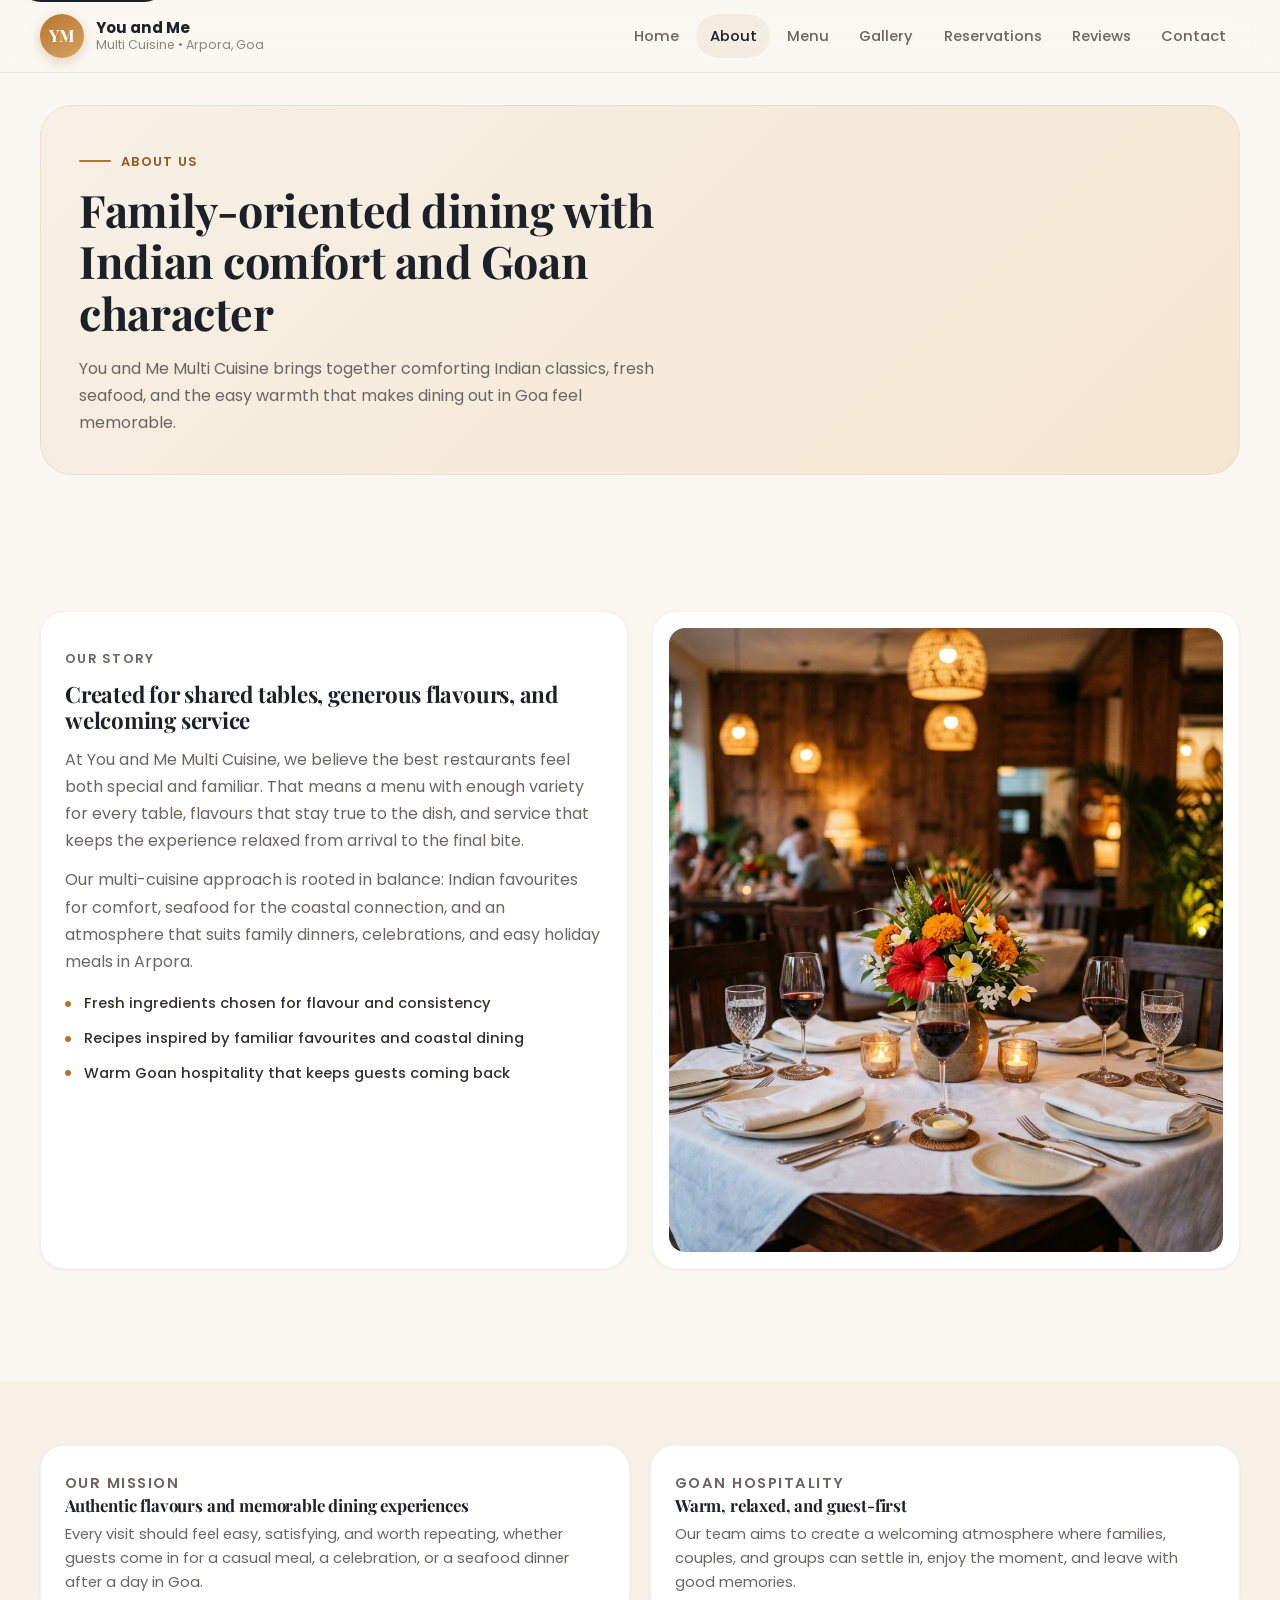
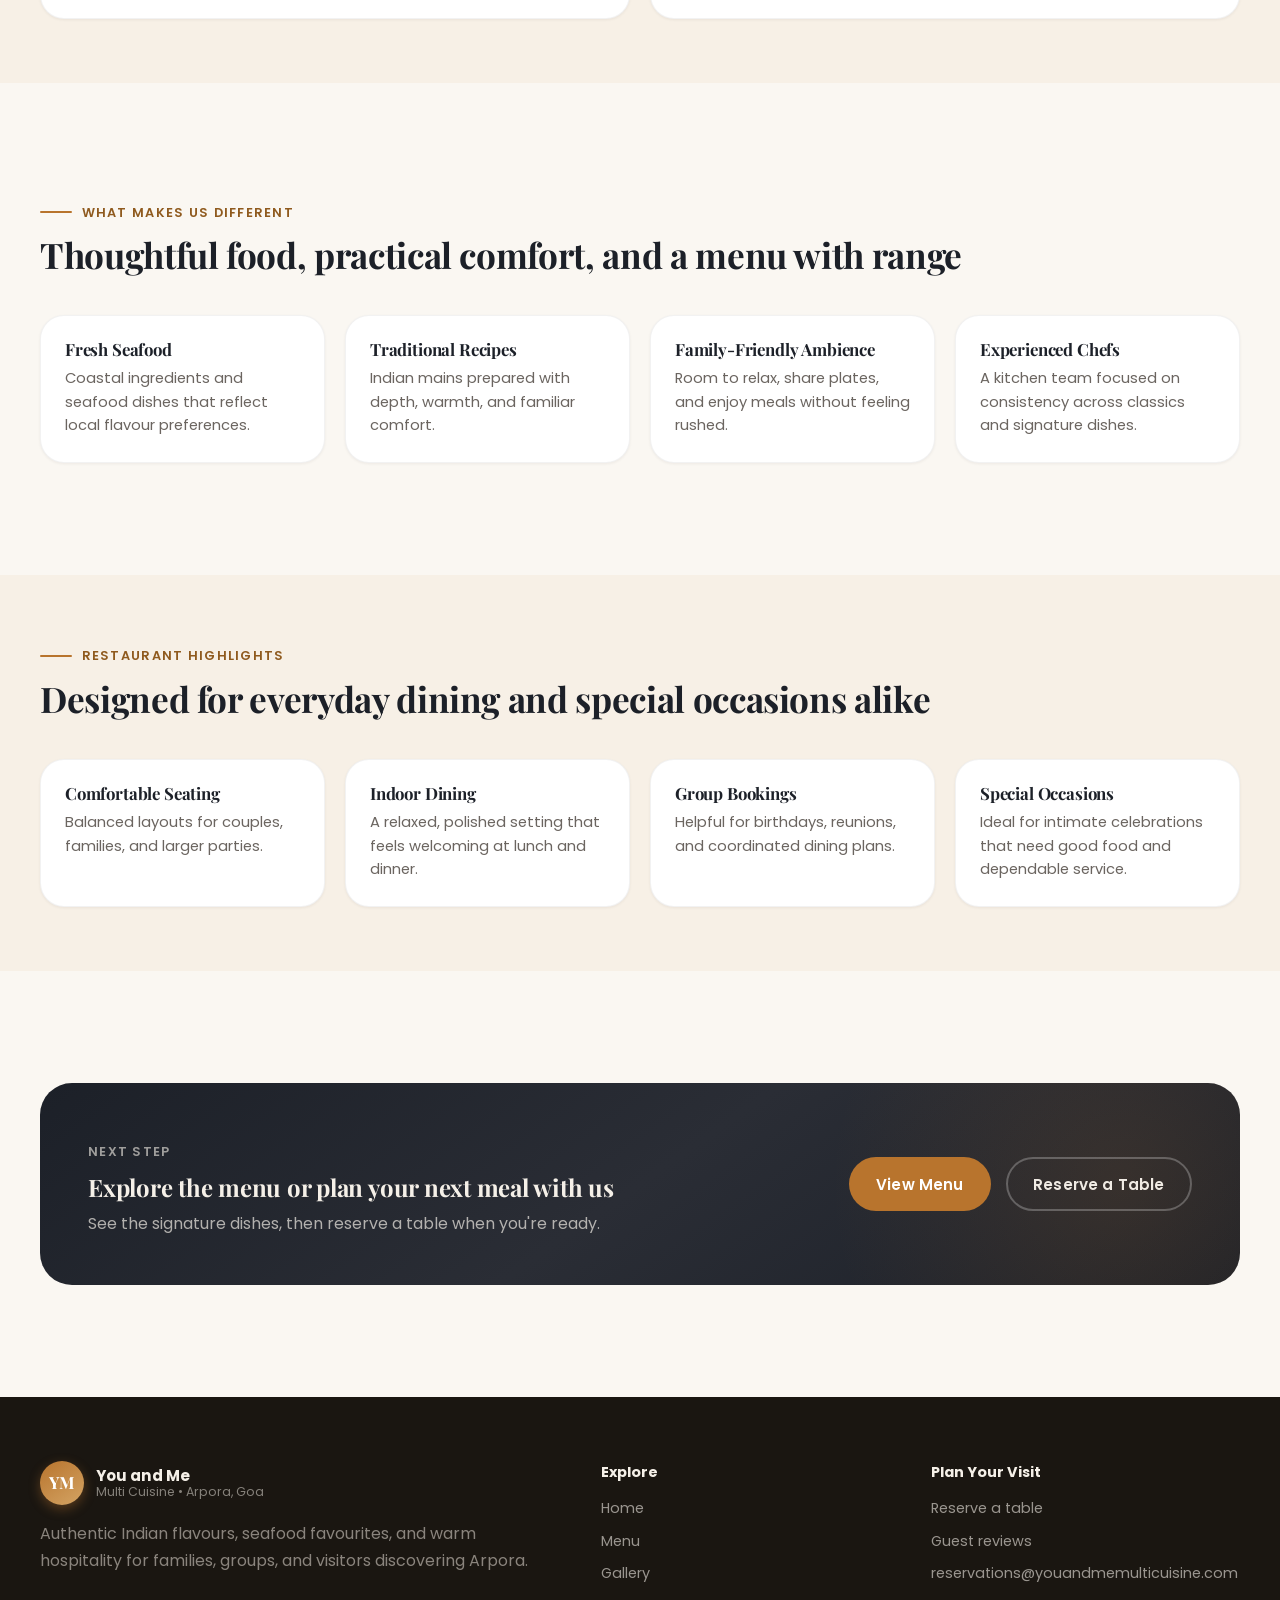
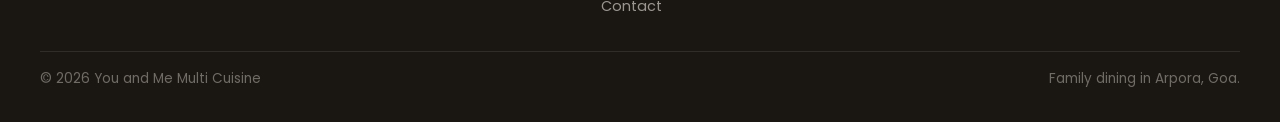
==== about.html @ 346e58ed "push" ====
<!DOCTYPE html>
<html lang="en">
  <head>
    <meta charset="UTF-8" />
    <meta name="viewport" content="width=device-width, initial-scale=1.0" />
    <title>About You and Me Multi Cuisine | Family-Friendly Restaurant in Arpora</title>
    <meta
      name="description"
      content="Learn about You and Me Multi Cuisine in Arpora, Goa, our family-oriented dining philosophy, fresh ingredients, and warm hospitality."
    />
    <link rel="icon" href="assets/favicon.svg" type="image/svg+xml" />
    <link rel="preconnect" href="https://fonts.googleapis.com" />
    <link rel="preconnect" href="https://fonts.gstatic.com" crossorigin />
    <link
      href="https://fonts.googleapis.com/css2?family=Playfair+Display:wght@600;700&family=Poppins:wght@400;500;600;700&display=swap"
      rel="stylesheet"
    />
    <link rel="stylesheet" href="styles.css" />
    <script defer src="script.js"></script>
  </head>
  <body class="loading">
    <a class="skip-link" href="#main-content">Skip to content</a>
    <header class="site-header">
      <div class="shell nav-shell">
        <a class="brand" href="index.html" aria-label="You and Me Multi Cuisine home">
          <span class="brand-mark">YM</span>
          <span class="brand-copy">
            <strong>You and Me</strong>
            <small>Multi Cuisine • Arpora, Goa</small>
          </span>
        </a>
        <button
          class="mobile-toggle"
          type="button"
          data-mobile-toggle
          aria-expanded="false"
          aria-controls="site-nav"
        >
          <span></span>
          <span></span>
          <span></span>
          <span class="sr-only">Toggle menu</span>
        </button>
        <nav class="site-nav" id="site-nav" data-site-nav aria-label="Primary">
          <a href="index.html">Home</a>
          <a href="about.html">About</a>
          <a href="menu.html">Menu</a>
          <a href="gallery.html">Gallery</a>
          <a href="reservations.html">Reservations</a>
          <a href="reviews.html">Reviews</a>
          <a href="contact.html">Contact</a>
        </nav>
      </div>
    </header>

    <main id="main-content">
      <section class="page-hero">
        <div class="shell page-hero-panel reveal">
          <div class="page-copy">
            <p class="eyebrow">About Us</p>
            <h1>Family-oriented dining with Indian comfort and Goan character</h1>
            <p class="lead" style="margin-top: 1rem; max-width: 60ch">
              You and Me Multi Cuisine brings together comforting Indian classics, fresh seafood,
              and the easy warmth that makes dining out in Goa feel memorable.
            </p>
          </div>
        </div>
      </section>

      <section class="section">
        <div class="shell split-layout">
          <article class="story-copy reveal">
            <p class="eyebrow">Our Story</p>
            <h2>Created for shared tables, generous flavours, and welcoming service</h2>
            <p>
              At You and Me Multi Cuisine, we believe the best restaurants feel both special and
              familiar. That means a menu with enough variety for every table, flavours that stay
              true to the dish, and service that keeps the experience relaxed from arrival to the
              final bite.
            </p>
            <p>
              Our multi-cuisine approach is rooted in balance: Indian favourites for comfort,
              seafood for the coastal connection, and an atmosphere that suits family dinners,
              celebrations, and easy holiday meals in Arpora.
            </p>
            <ul class="mini-list">
              <li>Fresh ingredients chosen for flavour and consistency</li>
              <li>Recipes inspired by familiar favourites and coastal dining</li>
              <li>Warm Goan hospitality that keeps guests coming back</li>
            </ul>
          </article>

          <article class="story-visual reveal">
            <img
              src="assets/images/goan-hospitality.png"
              alt="Beautifully set restaurant table with warm lighting"
              width="1200"
              height="900"
            />
          </article>
        </div>
      </section>

      <section class="section-tight" style="background: var(--color-surface-warm)">
        <div class="shell">
          <div class="detail-grid">
            <article class="category-card reveal">
              <p class="eyebrow">Our Mission</p>
              <h3>Authentic flavours and memorable dining experiences</h3>
              <p>
                Every visit should feel easy, satisfying, and worth repeating, whether guests come
                in for a casual meal, a celebration, or a seafood dinner after a day in Goa.
              </p>
            </article>
            <article class="category-card reveal">
              <p class="eyebrow">Goan Hospitality</p>
              <h3>Warm, relaxed, and guest-first</h3>
              <p>
                Our team aims to create a welcoming atmosphere where families, couples, and groups
                can settle in, enjoy the moment, and leave with good memories.
              </p>
            </article>
          </div>
        </div>
      </section>

      <section class="section">
        <div class="shell">
          <div class="section-head">
            <div>
              <p class="eyebrow">What Makes Us Different</p>
              <h2>Thoughtful food, practical comfort, and a menu with range</h2>
            </div>
          </div>
          <div class="card-grid four-up">
            <article class="feature-card reveal">
              <h3>Fresh Seafood</h3>
              <p>Coastal ingredients and seafood dishes that reflect local flavour preferences.</p>
            </article>
            <article class="feature-card reveal">
              <h3>Traditional Recipes</h3>
              <p>Indian mains prepared with depth, warmth, and familiar comfort.</p>
            </article>
            <article class="feature-card reveal">
              <h3>Family-Friendly Ambience</h3>
              <p>Room to relax, share plates, and enjoy meals without feeling rushed.</p>
            </article>
            <article class="feature-card reveal">
              <h3>Experienced Chefs</h3>
              <p>A kitchen team focused on consistency across classics and signature dishes.</p>
            </article>
          </div>
        </div>
      </section>

      <section class="section-tight" style="background: var(--color-surface-warm)">
        <div class="shell">
          <div class="section-head">
            <div>
              <p class="eyebrow">Restaurant Highlights</p>
              <h2>Designed for everyday dining and special occasions alike</h2>
            </div>
          </div>
          <div class="card-grid four-up">
            <article class="feature-card reveal">
              <h3>Comfortable Seating</h3>
              <p>Balanced layouts for couples, families, and larger parties.</p>
            </article>
            <article class="feature-card reveal">
              <h3>Indoor Dining</h3>
              <p>A relaxed, polished setting that feels welcoming at lunch and dinner.</p>
            </article>
            <article class="feature-card reveal">
              <h3>Group Bookings</h3>
              <p>Helpful for birthdays, reunions, and coordinated dining plans.</p>
            </article>
            <article class="feature-card reveal">
              <h3>Special Occasions</h3>
              <p>Ideal for intimate celebrations that need good food and dependable service.</p>
            </article>
          </div>
        </div>
      </section>

      <section class="section">
        <div class="shell">
          <div class="cta-banner reveal">
            <div class="cta-layout">
              <div>
                <p class="eyebrow" style="color: rgba(245, 240, 232, 0.6)">Next Step</p>
                <h2>
                  Explore the menu or plan your next meal with us
                </h2>
                <p>
                  See the signature dishes, then reserve a table when you're ready.
                </p>
              </div>
              <div class="btn-row">
                <a class="btn" href="menu.html">View Menu</a>
                <a class="btn btn-secondary" href="reservations.html">Reserve a Table</a>
              </div>
            </div>
          </div>
        </div>
      </section>
    </main>

    <footer class="site-footer">
      <div class="shell">
        <div class="footer-grid">
          <div>
            <a class="brand" href="index.html">
              <span class="brand-mark">YM</span>
              <span class="brand-copy">
                <strong>You and Me</strong>
                <small>Multi Cuisine • Arpora, Goa</small>
              </span>
            </a>
            <p class="muted" style="margin-top: 1rem; max-width: 50ch">
              Authentic Indian flavours, seafood favourites, and warm hospitality for families,
              groups, and visitors discovering Arpora.
            </p>
          </div>
          <div class="footer-links">
            <strong>Explore</strong>
            <a href="index.html">Home</a>
            <a href="menu.html">Menu</a>
            <a href="gallery.html">Gallery</a>
            <a href="contact.html">Contact</a>
          </div>
          <div class="footer-contact">
            <strong>Plan Your Visit</strong>
            <a href="reservations.html">Reserve a table</a>
            <a href="reviews.html">Guest reviews</a>
            <a href="mailto:reservations@youandmemulticuisine.com">reservations@youandmemulticuisine.com</a>
          </div>
        </div>
        <div class="footer-bottom">
          <span>© <span data-year></span> You and Me Multi Cuisine</span>
          <span>Family dining in Arpora, Goa.</span>
        </div>
      </div>
    </footer>
  </body>
</html>
---- styles.css ----
/* ===================================================================
   You and Me Multi Cuisine — Restaurant Website Styles
   Natural, warm, professional design for a Goan restaurant
   =================================================================== */

:root {
  /* Warm, organic color palette */
  --color-primary: #b8742d;
  --color-primary-deep: #8f5a1e;
  --color-primary-light: #d4a464;
  --color-secondary: #1c2028;
  --color-accent: #f5e6d0;
  --color-background: #faf7f2;
  --color-surface: #ffffff;
  --color-surface-warm: #f7f0e6;
  --color-surface-dark: #1a1611;
  --color-text: #33302b;
  --color-text-light: #6b6560;
  --color-muted: #8a847d;
  --color-border: rgba(45, 40, 35, 0.1);
  --color-border-light: rgba(45, 40, 35, 0.06);

  /* Shadows with warmth */
  --shadow-sm: 0 1px 3px rgba(26, 22, 17, 0.06);
  --shadow-md: 0 4px 16px rgba(26, 22, 17, 0.08);
  --shadow-lg: 0 12px 40px rgba(26, 22, 17, 0.12);
  --shadow-xl: 0 20px 60px rgba(26, 22, 17, 0.16);

  /* Radii — softer, more natural */
  --radius-sm: 10px;
  --radius-md: 16px;
  --radius-lg: 24px;
  --radius-xl: 32px;
  --radius-pill: 999px;

  /* Spacing scale */
  --max-width: 1200px;
  --space-xs: 0.25rem;
  --space-sm: 0.5rem;
  --space-md: 1rem;
  --space-lg: 1.5rem;
  --space-xl: 2rem;
  --space-2xl: 3rem;
  --space-3xl: 4rem;
  --space-4xl: 5.5rem;
  --space-5xl: 7rem;

  --transition: 200ms ease;
  --transition-slow: 350ms ease;
}

/* ===================== RESET ===================== */
*,
*::before,
*::after {
  box-sizing: border-box;
}

html {
  scroll-behavior: smooth;
}

body {
  margin: 0;
  min-height: 100dvh;
  background: var(--color-background);
  color: var(--color-text);
  font-family: "Poppins", sans-serif;
  font-size: 16px;
  line-height: 1.65;
  -webkit-font-smoothing: antialiased;
  transition: opacity 300ms ease, transform 300ms ease;
}

body.loading {
  opacity: 0;
  transform: translateY(6px);
}

body.nav-open {
  overflow: hidden;
}

img {
  display: block;
  max-width: 100%;
}

a {
  color: inherit;
  text-decoration: none;
}

button,
input,
select,
textarea {
  font: inherit;
}

button {
  border: 0;
  background: none;
  cursor: pointer;
}

textarea {
  resize: vertical;
}

h1, h2, h3, h4, h5, h6 {
  margin: 0;
  font-family: "Playfair Display", serif;
  line-height: 1.15;
  letter-spacing: -0.01em;
  color: var(--color-secondary);
}

p {
  margin: 0;
}

:focus-visible {
  outline: 2px solid var(--color-primary);
  outline-offset: 3px;
}

/* ===================== UTILITIES ===================== */
.skip-link {
  position: absolute;
  top: -3rem;
  left: 1rem;
  z-index: 2000;
  padding: 0.75rem 1rem;
  border-radius: var(--radius-pill);
  background: var(--color-secondary);
  color: #fff;
  transition: top var(--transition);
}

.skip-link:focus {
  top: 1rem;
}

.shell {
  width: min(calc(100% - 2.5rem), var(--max-width));
  margin: 0 auto;
}

.section {
  padding: var(--space-5xl) 0;
}

.section-tight {
  padding: var(--space-3xl) 0;
}

/* Alternate warm background for rhythm */
.section-warm {
  background: var(--color-surface-warm);
}

.section-dark {
  background: var(--color-surface-dark);
  color: #f0ebe4;
}

.section-dark h2,
.section-dark h3 {
  color: #f5f0e8;
}

.section-dark .muted {
  color: rgba(240, 235, 228, 0.65);
}

.section-head {
  display: flex;
  align-items: end;
  justify-content: space-between;
  gap: 1rem;
  margin-bottom: 2.5rem;
}

.section-head h2,
.section-head h1,
.section-head h3 {
  font-size: clamp(1.6rem, 3vw, 2.2rem);
}

.muted {
  color: var(--color-muted);
}

.sr-only {
  position: absolute;
  width: 1px;
  height: 1px;
  padding: 0;
  margin: -1px;
  overflow: hidden;
  clip: rect(0, 0, 0, 0);
  white-space: nowrap;
  border: 0;
}

/* ===================== EYEBROW ===================== */
.eyebrow {
  display: inline-block;
  margin: 0 0 0.75rem;
  color: var(--color-primary-deep);
  font-family: "Poppins", sans-serif;
  font-size: 0.8rem;
  font-weight: 600;
  letter-spacing: 0.1em;
  text-transform: uppercase;
}

/* Only hero and section heads get the line */
.hero-copy .eyebrow,
.page-copy .eyebrow,
.section-head .eyebrow {
  display: inline-flex;
  align-items: center;
  gap: 0.6rem;
}

.hero-copy .eyebrow::before,
.page-copy .eyebrow::before,
.section-head .eyebrow::before {
  content: "";
  width: 2rem;
  height: 2px;
  background: var(--color-primary);
  border-radius: 2px;
}

/* ===================== BUTTONS ===================== */
.btn-row {
  display: flex;
  flex-wrap: wrap;
  gap: 0.9rem;
}

.btn {
  display: inline-flex;
  align-items: center;
  justify-content: center;
  min-height: 48px;
  padding: 0.8rem 1.6rem;
  border: 2px solid transparent;
  border-radius: var(--radius-pill);
  background: var(--color-primary);
  color: #fff;
  font-weight: 600;
  font-size: 0.95rem;
  letter-spacing: 0.01em;
  position: relative;
  overflow: hidden;
  transition:
    transform var(--transition),
    background var(--transition),
    border-color var(--transition),
    box-shadow var(--transition);
}

.btn::after {
  content: '';
  position: absolute;
  top: 50%;
  left: 50%;
  width: 300%;
  height: 300%;
  background: rgba(255, 255, 255, 0.2);
  transform: translate(-50%, -50%) scale(0);
  border-radius: 50%;
  transition: transform 0.5s ease;
}

.btn:hover::after,
.btn:focus-visible::after {
  transform: translate(-50%, -50%) scale(1);
}

.btn:hover,
.btn:focus-visible {
  transform: translateY(-3px) scale(1.02);
  background: var(--color-primary-deep);
  box-shadow: 0 8px 24px rgba(184, 116, 45, 0.4);
}

.btn-secondary {
  background: transparent;
  color: var(--color-secondary);
  border-color: var(--color-border);
}

.btn-secondary:hover,
.btn-secondary:focus-visible {
  background: var(--color-surface);
  border-color: var(--color-primary-light);
  box-shadow: var(--shadow-md);
}

/* Dark-section button variant */
.section-dark .btn-secondary,
.cta-banner .btn-secondary {
  border-color: rgba(255, 255, 255, 0.25);
  color: #f0ebe4;
}

.cta-banner .btn-secondary:hover {
  background: rgba(255, 255, 255, 0.1);
  border-color: rgba(255, 255, 255, 0.4);
}

.btn-text {
  display: inline-flex;
  align-items: center;
  gap: 0.4rem;
  color: var(--color-primary-deep);
  font-weight: 600;
  font-size: 0.95rem;
}

.btn-text::after {
  content: "→";
  transition: transform var(--transition);
}

.btn-text:hover::after,
.btn-text:focus-visible::after {
  transform: translateX(4px);
}

/* ===================== CARDS ===================== */
/* Clean white card — used by default */
.card {
  border: 1px solid var(--color-border-light);
  border-radius: var(--radius-lg);
  background: var(--color-surface);
  box-shadow: var(--shadow-sm);
  transition: box-shadow var(--transition-slow), transform var(--transition);
}

.card:hover {
  box-shadow: var(--shadow-md);
}

/* Glass card — only for hero side, CTA, and special sections */
.glass-card {
  border: 1px solid rgba(255, 255, 255, 0.5);
  border-radius: var(--radius-lg);
  background: rgba(255, 255, 255, 0.7);
  backdrop-filter: blur(12px);
  box-shadow: var(--shadow-sm);
}

/* ===================== HEADER ===================== */
.site-header {
  position: sticky;
  top: 0;
  z-index: 1000;
  border-bottom: 1px solid var(--color-border-light);
  background: rgba(250, 247, 242, 0.88);
  backdrop-filter: blur(20px);
}

.nav-shell {
  display: flex;
  align-items: center;
  justify-content: space-between;
  gap: 1rem;
  min-height: 72px;
}

.brand {
  display: inline-flex;
  align-items: center;
  gap: 0.75rem;
}

@keyframes floatMark {
  0%, 100% { transform: translateY(0) rotate(0deg); }
  50% { transform: translateY(-3px) rotate(3deg); }
}

.brand-mark {
  display: grid;
  place-items: center;
  width: 2.75rem;
  height: 2.75rem;
  border-radius: 50%;
  background: linear-gradient(145deg, var(--color-primary), var(--color-primary-light));
  color: #fff;
  font-family: "Playfair Display", serif;
  font-size: 1.05rem;
  font-weight: 700;
  box-shadow: 0 4px 12px rgba(184, 116, 45, 0.3);
  transition: transform 0.4s cubic-bezier(0.175, 0.885, 0.32, 1.275);
}

.brand:hover .brand-mark {
  transform: scale(1.1) rotate(-5deg);
  animation: floatMark 2s ease-in-out infinite 0.4s;
}

.brand-copy {
  display: flex;
  flex-direction: column;
  line-height: 1.2;
}

.brand-copy strong {
  font-size: 0.95rem;
  color: var(--color-secondary);
}

.brand-copy small {
  color: var(--color-muted);
  font-size: 0.78rem;
}

.site-nav {
  display: flex;
  align-items: center;
  gap: 0.2rem;
}

.site-nav a {
  position: relative;
  min-height: 40px;
  padding: 0.6rem 0.85rem;
  border-radius: var(--radius-pill);
  color: var(--color-text-light);
  font-size: 0.92rem;
  font-weight: 500;
  transition:
    color var(--transition),
    background var(--transition);
  overflow: hidden;
  z-index: 1;
}

.site-nav a::before {
  content: '';
  position: absolute;
  bottom: 0;
  left: 0;
  width: 100%;
  height: 100%;
  background: rgba(184, 116, 45, 0.08);
  transform: scaleY(0);
  transform-origin: bottom;
  transition: transform 0.3s ease;
  z-index: -1;
  border-radius: var(--radius-pill);
}

.site-nav a:hover::before,
.site-nav a:focus-visible::before,
.site-nav a[aria-current="page"]::before {
  transform: scaleY(1);
}

.site-nav a:hover,
.site-nav a:focus-visible,
.site-nav a[aria-current="page"] {
  color: var(--color-secondary);
}

.mobile-toggle {
  display: none;
  flex-direction: column;
  justify-content: center;
  gap: 0.25rem;
  width: 44px;
  height: 44px;
  padding: 0.7rem;
  border-radius: var(--radius-sm);
  background: transparent;
}

.mobile-toggle span {
  display: block;
  width: 100%;
  height: 2px;
  border-radius: 999px;
  background: var(--color-secondary);
  transition: transform var(--transition), opacity var(--transition);
}

/* ===================== HERO ===================== */
.hero {
  position: relative;
  padding: 0;
  overflow: hidden;
}

@keyframes slowZoom {
  0% { transform: scale(1); }
  100% { transform: scale(1.15); }
}

.hero-bg {
  position: relative;
  width: 100%;
  height: clamp(340px, 50vw, 520px);
  overflow: hidden;
}

.hero-bg img {
  width: 100%;
  height: 100%;
  object-fit: cover;
  animation: slowZoom 25s infinite alternate ease-in-out;
}

.hero-bg::after {
  content: "";
  position: absolute;
  inset: 0;
  background: linear-gradient(
    to bottom,
    rgba(26, 22, 17, 0.15) 0%,
    rgba(26, 22, 17, 0.4) 60%,
    rgba(250, 247, 242, 1) 100%
  );
}

.hero-content {
  position: relative;
  z-index: 2;
  margin-top: -6rem;
}

.hero-grid {
  display: grid;
  grid-template-columns: minmax(0, 1.3fr) minmax(300px, 0.7fr);
  gap: 1.5rem;
  align-items: start;
}

.hero-panel {
  background: var(--color-surface);
  border-radius: var(--radius-xl);
  padding: clamp(1.5rem, 3vw, 2.5rem);
  box-shadow: var(--shadow-xl);
  border: 1px solid var(--color-border-light);
}

.hero-copy h1 {
  max-width: 14ch;
  font-size: clamp(2.4rem, 4.5vw, 3.8rem);
  line-height: 1.08;
  letter-spacing: -0.02em;
}

.hero-copy .lead {
  max-width: 52ch;
  margin-top: 1rem;
  color: var(--color-text-light);
  font-size: 1.05rem;
  line-height: 1.7;
}

.hero-actions {
  margin-top: 1.8rem;
}

.hero-points {
  display: grid;
  grid-template-columns: repeat(2, minmax(0, 1fr));
  gap: 0.75rem;
  padding: 0;
  margin: 1.8rem 0 0;
  list-style: none;
}

.hero-points li {
  position: relative;
  padding-left: 1.2rem;
  color: var(--color-text);
  font-size: 0.92rem;
  font-weight: 500;
}

.hero-points li::before {
  content: "";
  position: absolute;
  top: 0.6rem;
  left: 0;
  width: 6px;
  height: 6px;
  border-radius: 50%;
  background: var(--color-primary);
}

.hero-side {
  display: grid;
  gap: 1rem;
}

.kicker-card,
.info-card {
  padding: 1.25rem;
  border-radius: var(--radius-lg);
  background: var(--color-surface);
  border: 1px solid var(--color-border-light);
  box-shadow: var(--shadow-md);
}

.kicker-card h2,
.info-card h2 {
  font-size: 1.15rem;
  margin-bottom: 0.4rem;
}

.kicker-card p,
.info-card p {
  color: var(--color-text-light);
  font-size: 0.92rem;
}

.kicker-grid {
  display: grid;
  grid-template-columns: repeat(2, minmax(0, 1fr));
  gap: 0.75rem;
}

.stat-value {
  margin: 0;
  font-family: "Playfair Display", serif;
  font-size: clamp(2rem, 3.5vw, 2.8rem);
  line-height: 1;
  color: var(--color-primary-deep);
}

.mini-list {
  display: grid;
  gap: 0.65rem;
  padding: 0;
  margin: 1rem 0 0;
  list-style: none;
}

.mini-list li {
  position: relative;
  padding-left: 1.2rem;
  color: var(--color-text);
  font-size: 0.92rem;
  font-weight: 500;
}

.mini-list li::before {
  content: "";
  position: absolute;
  top: 0.6rem;
  left: 0;
  width: 6px;
  height: 6px;
  border-radius: 50%;
  background: var(--color-primary);
}

.tag-row {
  display: flex;
  flex-wrap: wrap;
  gap: 0.5rem;
}

.tag {
  display: inline-flex;
  align-items: center;
  padding: 0.35rem 0.75rem;
  border-radius: var(--radius-pill);
  background: var(--color-accent);
  color: var(--color-primary-deep);
  font-size: 0.82rem;
  font-weight: 500;
}

/* ===================== PAGE HERO ===================== */
.page-hero {
  padding: 2rem 0 1.5rem;
}

.page-hero-panel {
  padding: clamp(1.8rem, 3vw, 2.5rem);
  border-radius: var(--radius-xl);
  background: linear-gradient(
    135deg,
    var(--color-surface-warm) 0%,
    var(--color-accent) 100%
  );
  border: 1px solid var(--color-border-light);
}

.page-copy h1,
.hero-copy h1 {
  font-family: "Playfair Display", serif;
}

.page-copy h1 {
  font-size: clamp(1.8rem, 4vw, 2.8rem);
  max-width: 22ch;
}

.page-copy .lead {
  color: var(--color-text-light);
  line-height: 1.7;
}

/* ===================== GRIDS ===================== */
.card-grid,
.review-grid,
.gallery-grid,
.stats-grid,
.menu-grid,
.detail-grid,
.category-grid,
.highlights-grid,
.contact-grid,
.kicker-grid,
.footer-grid {
  display: grid;
  gap: 1.25rem;
}

.card-grid.three-up,
.review-grid,
.gallery-preview-grid,
.contact-grid {
  grid-template-columns: repeat(3, minmax(0, 1fr));
}

.card-grid.four-up,
.stats-grid {
  grid-template-columns: repeat(4, minmax(0, 1fr));
}

.menu-grid {
  grid-template-columns: repeat(2, minmax(0, 1fr));
}

.detail-grid {
  grid-template-columns: repeat(2, minmax(0, 1fr));
}

.gallery-grid {
  grid-template-columns: repeat(12, minmax(0, 1fr));
  grid-auto-flow: dense;
}

/* ===================== PREVIEW CARDS ===================== */
.preview-card {
  overflow: hidden;
  border-radius: var(--radius-lg);
  background: var(--color-surface);
  border: 1px solid var(--color-border-light);
  box-shadow: var(--shadow-sm);
  transition: box-shadow 0.4s cubic-bezier(0.175, 0.885, 0.32, 1.275), transform 0.4s cubic-bezier(0.175, 0.885, 0.32, 1.275);
}

.preview-card:hover {
  box-shadow: var(--shadow-xl);
  transform: translateY(-8px) scale(1.02);
}

.preview-card img {
  aspect-ratio: 4 / 3;
  object-fit: cover;
  transition: transform 400ms ease;
}

.preview-card:hover img {
  transform: scale(1.04);
}

.preview-card-copy {
  padding: 1.1rem 1.2rem 1.3rem;
}

.preview-card-copy h3 {
  font-size: 1.05rem;
  margin-bottom: 0.3rem;
}

.preview-card-copy .muted {
  font-size: 0.9rem;
  line-height: 1.5;
}

.price-tag {
  display: inline-flex;
  align-items: center;
  padding: 0.3rem 0.65rem;
  border-radius: var(--radius-pill);
  background: rgba(184, 116, 45, 0.1);
  color: var(--color-primary-deep);
  font-size: 0.88rem;
  font-weight: 700;
}

/* ===================== FEATURE CARDS ===================== */
.feature-card {
  padding: 1.5rem;
  border-radius: var(--radius-lg);
  background: var(--color-surface);
  border: 1px solid var(--color-border-light);
  box-shadow: var(--shadow-sm);
  transition: box-shadow 0.4s ease, transform 0.4s ease;
}

.feature-card:hover {
  box-shadow: var(--shadow-lg);
  transform: translateY(-5px);
}

.feature-card h3 {
  font-size: 1.05rem;
  margin-bottom: 0.5rem;
}

.feature-card p {
  margin: 0;
  color: var(--color-text-light);
  font-size: 0.92rem;
  line-height: 1.6;
}

/* ===================== REVIEW CARDS ===================== */
.review-card {
  padding: 1.5rem;
  border-radius: var(--radius-lg);
  background: var(--color-surface);
  border: 1px solid var(--color-border-light);
  box-shadow: var(--shadow-sm);
}

.review-card p {
  margin: 0;
  color: var(--color-text-light);
  font-size: 0.95rem;
  line-height: 1.65;
}

.review-stars {
  margin-bottom: 0.6rem;
  color: var(--color-primary);
  font-size: 1rem;
  letter-spacing: 0.1em;
}

.meta-line {
  color: var(--color-muted);
  font-size: 0.85rem;
  font-weight: 500;
}

/* Quote card for reviews page */
.quote-card {
  padding: 1.5rem;
  border-radius: var(--radius-lg);
  background: var(--color-surface);
  border: 1px solid var(--color-border-light);
  box-shadow: var(--shadow-sm);
}

.quote-card h3 {
  font-size: 1.05rem;
  margin-bottom: 0.5rem;
}

.quote-card p {
  margin: 0;
  color: var(--color-text-light);
  font-size: 0.93rem;
  line-height: 1.65;
}

.quote-mark {
  display: inline-block;
  margin-bottom: 0.5rem;
  color: var(--color-primary);
  font-family: "Playfair Display", serif;
  font-size: 2.2rem;
  line-height: 0.9;
}

/* ===================== STAT CARDS ===================== */
.stat-card {
  padding: 1.5rem;
  border-radius: var(--radius-lg);
  background: var(--color-surface);
  border: 1px solid var(--color-border-light);
  box-shadow: var(--shadow-sm);
}

.stat-card p {
  margin: 0;
  color: var(--color-text-light);
  font-size: 0.92rem;
}

/* ===================== CATEGORY / BOOKING / CONTACT CARDS ===================== */
.category-card,
.booking-card,
.contact-card {
  padding: 1.5rem;
  border-radius: var(--radius-lg);
  background: var(--color-surface);
  border: 1px solid var(--color-border-light);
  box-shadow: var(--shadow-sm);
}

.category-card h3,
.booking-card h3,
.contact-card h3 {
  font-size: 1.05rem;
  margin-bottom: 0.5rem;
}

.category-card p,
.booking-card p,
.contact-card p {
  margin: 0;
  color: var(--color-text-light);
  font-size: 0.92rem;
  line-height: 1.6;
}

/* ===================== GALLERY ===================== */
.gallery-card {
  grid-column: span 4;
  overflow: hidden;
  padding: 0;
  border-radius: var(--radius-lg);
  background: var(--color-surface);
  border: 1px solid var(--color-border-light);
  box-shadow: var(--shadow-sm);
  transition: box-shadow var(--transition-slow), transform var(--transition);
}

.gallery-card:hover {
  box-shadow: var(--shadow-lg);
  transform: translateY(-2px);
}

.gallery-card.tall {
  grid-row: span 2;
}

.gallery-media {
  position: relative;
  overflow: hidden;
}

.gallery-media img,
.menu-thumb img,
.story-visual img {
  width: 100%;
  height: 100%;
  object-fit: cover;
}

.gallery-trigger {
  display: block;
  width: 100%;
  padding: 0;
  text-align: left;
}

.gallery-trigger:hover img,
.gallery-trigger:focus-visible img,
.menu-item-card:hover .menu-thumb img {
  transform: scale(1.04);
}

.gallery-trigger img,
.menu-thumb img,
.preview-card img {
  transition: transform 400ms ease;
}

.gallery-copy {
  padding: 1rem 1.2rem 1.2rem;
}

.gallery-copy h3 {
  font-size: 1rem;
  margin: 0.4rem 0 0.25rem;
}

.gallery-copy .muted {
  font-size: 0.88rem;
}

/* ===================== FILTERS ===================== */
.filter-row {
  display: flex;
  flex-wrap: wrap;
  gap: 0.5rem;
}

.filter-chip {
  display: inline-flex;
  align-items: center;
  justify-content: center;
  min-height: 38px;
  padding: 0.45rem 0.9rem;
  border: 1px solid var(--color-border);
  border-radius: var(--radius-pill);
  background: var(--color-surface);
  color: var(--color-text-light);
  font-size: 0.88rem;
  font-weight: 500;
  cursor: pointer;
  transition:
    background var(--transition),
    color var(--transition),
    border-color var(--transition),
    transform var(--transition);
}

.filter-chip[aria-pressed="true"] {
  background: var(--color-secondary);
  border-color: var(--color-secondary);
  color: #fff;
}

.filter-chip:hover:not([aria-pressed="true"]),
.filter-chip:focus-visible:not([aria-pressed="true"]) {
  border-color: var(--color-primary-light);
  transform: translateY(-1px);
}

/* ===================== MENU ===================== */
.menu-toolbar,
.gallery-toolbar,
.review-toolbar {
  display: flex;
  flex-wrap: wrap;
  align-items: center;
  justify-content: space-between;
  gap: 1rem;
  margin-bottom: 2rem;
}

.search-wrap {
  position: relative;
  flex: 1 1 300px;
}

.search-wrap label {
  display: block;
  margin-bottom: 0.4rem;
  color: var(--color-secondary);
  font-size: 0.9rem;
  font-weight: 600;
}

.search-wrap input,
.field input,
.field select,
.field textarea {
  width: 100%;
  min-height: 48px;
  padding: 0.75rem 1rem;
  border: 1px solid var(--color-border);
  border-radius: var(--radius-md);
  background: var(--color-surface);
  color: var(--color-text);
  font-size: 0.95rem;
  transition:
    border-color var(--transition),
    box-shadow var(--transition);
}

.field textarea {
  min-height: 140px;
}

.search-wrap input:focus,
.field input:focus,
.field select:focus,
.field textarea:focus {
  border-color: var(--color-primary);
  box-shadow: 0 0 0 3px rgba(184, 116, 45, 0.12);
  outline: none;
}

.menu-item-card {
  display: flex;
  gap: 1rem;
  align-items: center;
  padding: 1rem;
  border-radius: var(--radius-lg);
  background: var(--color-surface);
  border: 1px solid var(--color-border-light);
  box-shadow: var(--shadow-sm);
  transition: box-shadow var(--transition-slow);
}

.menu-item-card:hover {
  box-shadow: var(--shadow-md);
}

.menu-thumb {
  flex: 0 0 96px;
  width: 96px;
  height: 96px;
  overflow: hidden;
  border-radius: var(--radius-md);
}

.menu-thumb img {
  height: 100%;
}

.menu-copy {
  flex: 1;
}

.menu-copy h3 {
  font-size: 1rem;
  margin-bottom: 0.25rem;
}

.menu-copy p {
  margin: 0.2rem 0 0.55rem;
  color: var(--color-text-light);
  font-size: 0.88rem;
  line-height: 1.5;
}

.menu-section + .menu-section {
  margin-top: 2.5rem;
}

.menu-section-head {
  display: flex;
  align-items: center;
  justify-content: space-between;
  gap: 1rem;
  margin-bottom: 1rem;
}

.menu-section-head h2 {
  margin: 0;
  font-size: 1.4rem;
}

.empty-state {
  display: none;
  padding: 2rem;
  border-radius: var(--radius-lg);
  background: var(--color-surface-warm);
  color: var(--color-muted);
  text-align: center;
}

/* ===================== STORY / ABOUT LAYOUT ===================== */
.split-layout {
  display: grid;
  grid-template-columns: minmax(0, 1fr) minmax(0, 1fr);
  gap: 1.5rem;
}

.story-copy {
  padding: 1.5rem;
  border-radius: var(--radius-lg);
  background: var(--color-surface);
  border: 1px solid var(--color-border-light);
  box-shadow: var(--shadow-sm);
}

.story-copy h2 {
  font-size: 1.4rem;
  margin-bottom: 0.75rem;
}

.story-copy p {
  color: var(--color-text-light);
  line-height: 1.7;
  margin-top: 0.75rem;
}

.story-visual {
  padding: 1rem;
  border-radius: var(--radius-lg);
  background: var(--color-surface);
  border: 1px solid var(--color-border-light);
  box-shadow: var(--shadow-sm);
  overflow: hidden;
}

.story-visual img {
  aspect-ratio: 4 / 4.5;
  border-radius: var(--radius-md);
}

/* ===================== CTA BANNER ===================== */
.cta-banner {
  overflow: hidden;
  padding: clamp(2rem, 4vw, 3rem);
  border-radius: var(--radius-xl);
  background:
    linear-gradient(145deg, #1c2028 0%, #2a2d35 50%, #1c2028 100%);
  color: #f0ebe4;
  position: relative;
}

.cta-banner::before {
  content: "";
  position: absolute;
  top: -50%;
  right: -20%;
  width: 60%;
  height: 200%;
  background: radial-gradient(circle, rgba(184, 116, 45, 0.15) 0%, transparent 70%);
  pointer-events: none;
}

.cta-banner h2 {
  color: #f5f0e8;
  font-family: "Playfair Display", serif;
  margin: 0;
}

.cta-banner p {
  color: rgba(240, 235, 228, 0.7);
  margin-top: 0.6rem;
}

.cta-layout {
  display: grid;
  grid-template-columns: minmax(0, 1.2fr) auto;
  align-items: center;
  gap: 2rem;
  position: relative;
  z-index: 1;
}

/* ===================== FORMS ===================== */
.contact-layout {
  display: grid;
  grid-template-columns: minmax(0, 1fr) minmax(0, 1fr);
  align-items: start;
  gap: 1.5rem;
}

.form-panel,
.map-panel {
  padding: 1.5rem;
  border-radius: var(--radius-lg);
  background: var(--color-surface);
  border: 1px solid var(--color-border-light);
  box-shadow: var(--shadow-sm);
}

.form-grid {
  display: grid;
  gap: 1rem;
}

.form-grid.two-col {
  grid-template-columns: repeat(2, minmax(0, 1fr));
}

.field {
  display: grid;
  gap: 0.35rem;
}

.field label {
  color: var(--color-secondary);
  font-size: 0.9rem;
  font-weight: 600;
}

.field .helper {
  color: var(--color-muted);
  font-size: 0.82rem;
}

.form-status {
  min-height: 1.2rem;
  margin: 0.25rem 0 0;
  color: var(--color-primary-deep);
  font-size: 0.92rem;
  font-weight: 500;
}

.hours-list {
  display: grid;
  gap: 0.4rem;
  margin: 0;
}

.hours-list div {
  display: flex;
  justify-content: space-between;
  gap: 1rem;
  font-size: 0.92rem;
}

.map-frame {
  width: 100%;
  min-height: 400px;
  border: 0;
  border-radius: var(--radius-lg);
}

/* ===================== FOOTER ===================== */
.site-footer {
  padding: var(--space-3xl) 0 var(--space-xl);
  background: var(--color-surface-dark);
  color: rgba(240, 235, 228, 0.8);
}

.site-footer .brand-copy strong {
  color: #f5f0e8;
}

.site-footer .brand-copy small {
  color: rgba(240, 235, 228, 0.5);
}

.site-footer .brand-mark {
  box-shadow: 0 4px 12px rgba(184, 116, 45, 0.4);
}

.footer-grid {
  grid-template-columns: 1.4fr 0.8fr 0.8fr;
  align-items: start;
}

.footer-links,
.footer-contact {
  display: grid;
  gap: 0.55rem;
}

.footer-links strong,
.footer-contact strong {
  color: #f5f0e8;
  font-size: 0.9rem;
  margin-bottom: 0.2rem;
}

.footer-links a,
.footer-contact a {
  color: rgba(240, 235, 228, 0.6);
  font-size: 0.9rem;
  transition: color var(--transition);
}

.footer-links a:hover,
.footer-contact a:hover {
  color: var(--color-primary-light);
}

.footer-bottom {
  display: flex;
  justify-content: space-between;
  gap: 1rem;
  margin-top: 2rem;
  padding-top: 1rem;
  border-top: 1px solid rgba(240, 235, 228, 0.1);
  color: rgba(240, 235, 228, 0.4);
  font-size: 0.85rem;
}

/* ===================== LIGHTBOX ===================== */
.lightbox {
  position: fixed;
  inset: 0;
  z-index: 1500;
  display: grid;
  place-items: center;
  padding: 1.5rem;
  background: rgba(15, 13, 10, 0.88);
  opacity: 0;
  visibility: hidden;
  transition:
    opacity var(--transition-slow),
    visibility var(--transition-slow);
}

.lightbox.is-open {
  opacity: 1;
  visibility: visible;
}

.lightbox-dialog {
  position: relative;
  width: min(92vw, 960px);
  border-radius: var(--radius-xl);
  background: var(--color-surface);
  overflow: hidden;
  box-shadow: 0 30px 80px -30px rgba(0, 0, 0, 0.6);
}

.lightbox-close {
  position: absolute;
  top: 1rem;
  right: 1rem;
  z-index: 2;
  width: 42px;
  height: 42px;
  border-radius: 50%;
  background: rgba(26, 22, 17, 0.8);
  color: #fff;
  font-size: 1.3rem;
  display: grid;
  place-items: center;
  transition: background var(--transition);
}

.lightbox-close:hover {
  background: rgba(26, 22, 17, 0.95);
}

.lightbox img {
  width: 100%;
  max-height: 75vh;
  object-fit: cover;
}

.lightbox-caption {
  padding: 1rem 1.2rem 1.2rem;
  color: var(--color-text-light);
  font-size: 0.92rem;
}

/* ===================== ANIMATIONS ===================== */
.reveal {
  opacity: 0;
  transform: translateY(30px) scale(0.95);
  transition:
    opacity 800ms cubic-bezier(0.25, 1, 0.5, 1),
    transform 800ms cubic-bezier(0.25, 1, 0.5, 1);
}

.reveal.is-visible {
  opacity: 1;
  transform: translateY(0) scale(1);
}

.hidden-card {
  display: none;
}

/* ===================== RESPONSIVE ===================== */
@media (max-width: 960px) {
  .mobile-toggle {
    display: inline-flex;
  }

  .site-nav {
    position: fixed;
    top: 72px;
    right: 1rem;
    left: 1rem;
    display: grid;
    gap: 0.2rem;
    padding: 0.8rem;
    border-radius: var(--radius-lg);
    background: rgba(28, 32, 40, 0.97);
    box-shadow: var(--shadow-xl);
    opacity: 0;
    visibility: hidden;
    transform: translateY(-8px);
    transition:
      opacity var(--transition),
      visibility var(--transition),
      transform var(--transition);
  }

  .site-nav a {
    color: rgba(255, 255, 255, 0.75);
    padding: 0.7rem 1rem;
  }

  .site-nav a:hover,
  .site-nav a:focus-visible,
  .site-nav a[aria-current="page"] {
    background: rgba(255, 255, 255, 0.08);
    color: #fff;
  }

  .site-nav.is-open {
    opacity: 1;
    visibility: visible;
    transform: translateY(0);
  }

  .hero-grid,
  .cta-layout,
  .contact-layout,
  .split-layout {
    grid-template-columns: 1fr;
  }

  .card-grid.three-up,
  .card-grid.four-up,
  .stats-grid,
  .footer-grid,
  .gallery-preview-grid {
    grid-template-columns: repeat(2, minmax(0, 1fr));
  }

  .menu-grid,
  .detail-grid,
  .form-grid.two-col,
  .contact-grid {
    grid-template-columns: 1fr;
  }

  .gallery-card {
    grid-column: span 6;
  }
}

@media (max-width: 700px) {
  .section {
    padding: var(--space-3xl) 0;
  }

  .hero-copy h1 {
    font-size: clamp(2rem, 10vw, 2.8rem);
  }

  .hero-bg {
    height: 260px;
  }

  .hero-content {
    margin-top: -3rem;
  }

  .hero-points,
  .kicker-grid,
  .card-grid.three-up,
  .card-grid.four-up,
  .stats-grid,
  .gallery-preview-grid,
  .footer-grid,
  .contact-grid {
    grid-template-columns: 1fr;
  }

  .review-grid {
    grid-template-columns: 1fr;
  }

  .section-head,
  .menu-toolbar,
  .gallery-toolbar,
  .review-toolbar,
  .menu-section-head,
  .footer-bottom {
    align-items: start;
    flex-direction: column;
  }

  .gallery-card {
    grid-column: span 12;
  }

  .menu-item-card {
    flex-direction: column;
    align-items: stretch;
  }

  .menu-thumb {
    width: 100%;
    height: 200px;
  }

  .page-hero-panel {
    padding: 1.5rem;
  }
}

@media (prefers-reduced-motion: reduce) {
  html {
    scroll-behavior: auto;
  }

  *,
  *::before,
  *::after {
    animation-duration: 1ms !important;
    animation-iteration-count: 1 !important;
    transition-duration: 1ms !important;
    scroll-behavior: auto !important;
  }

  .reveal {
    opacity: 1;
    transform: none;
  }
}
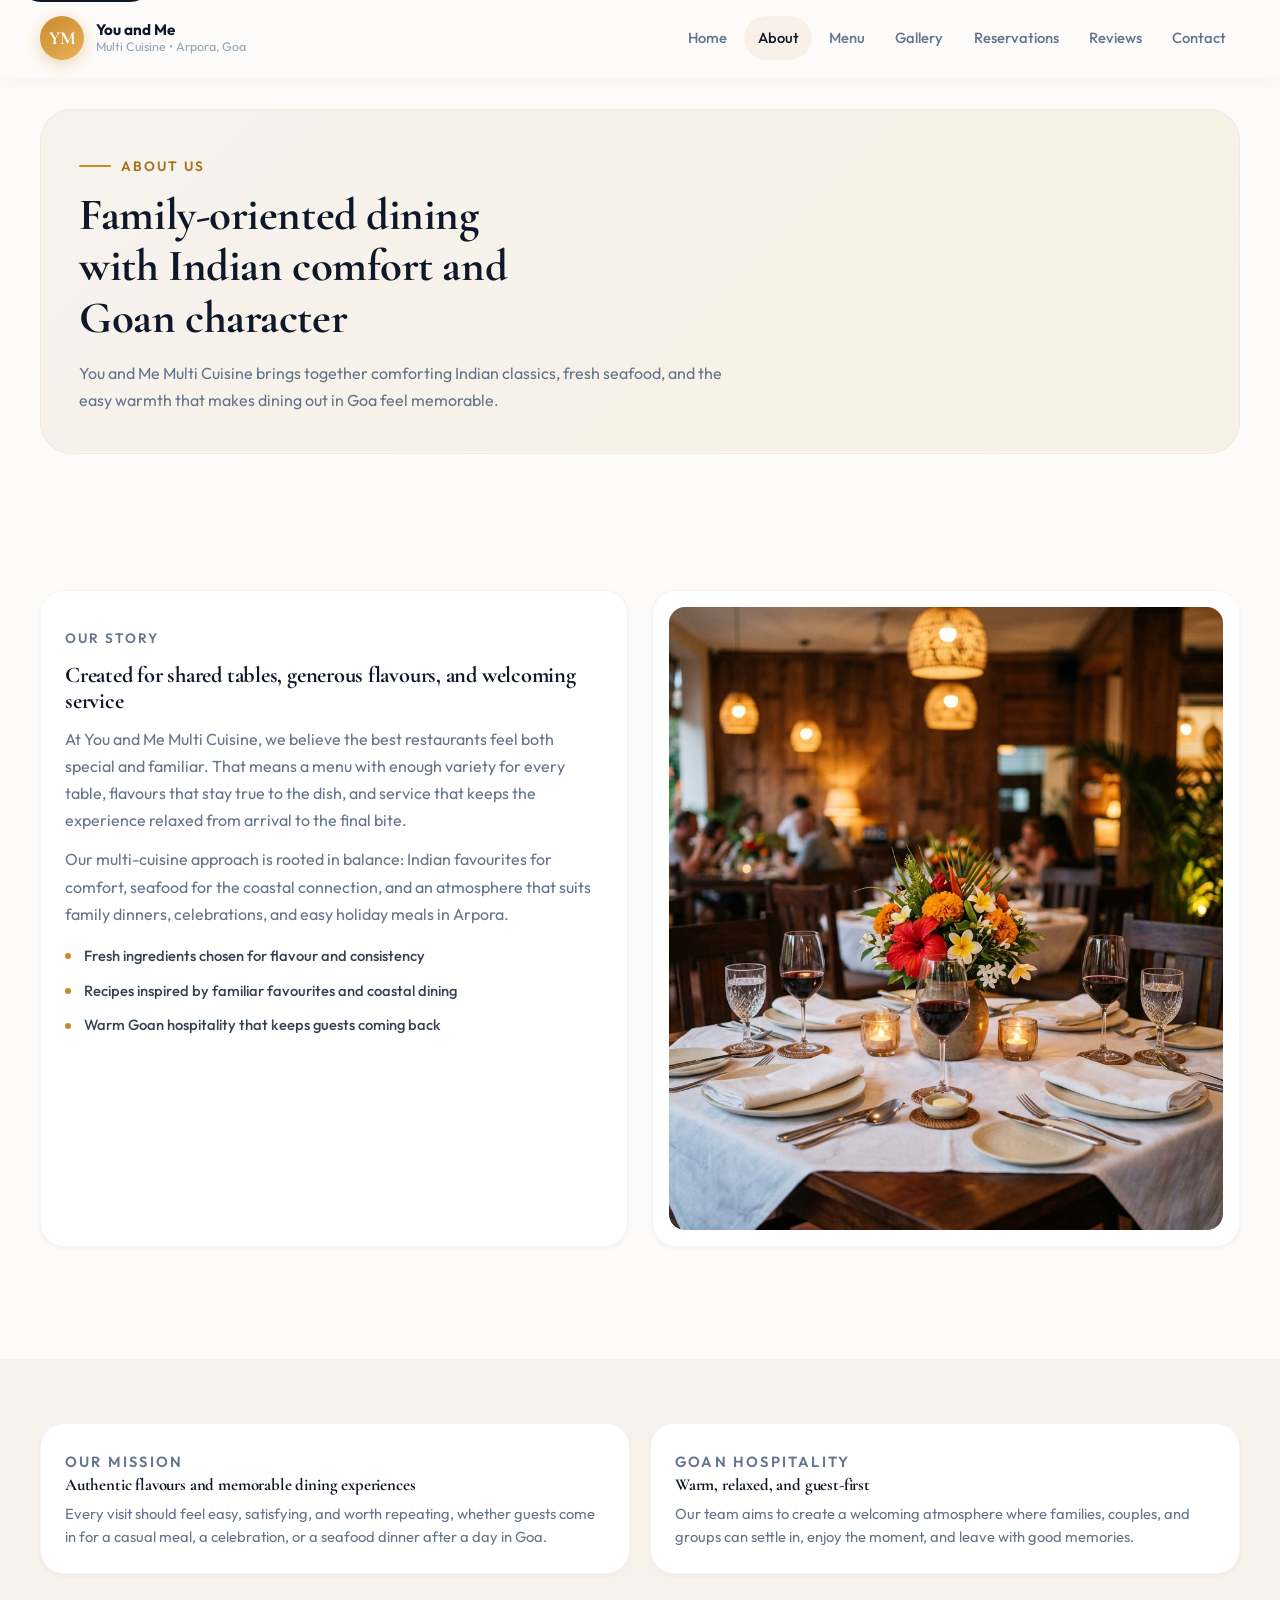
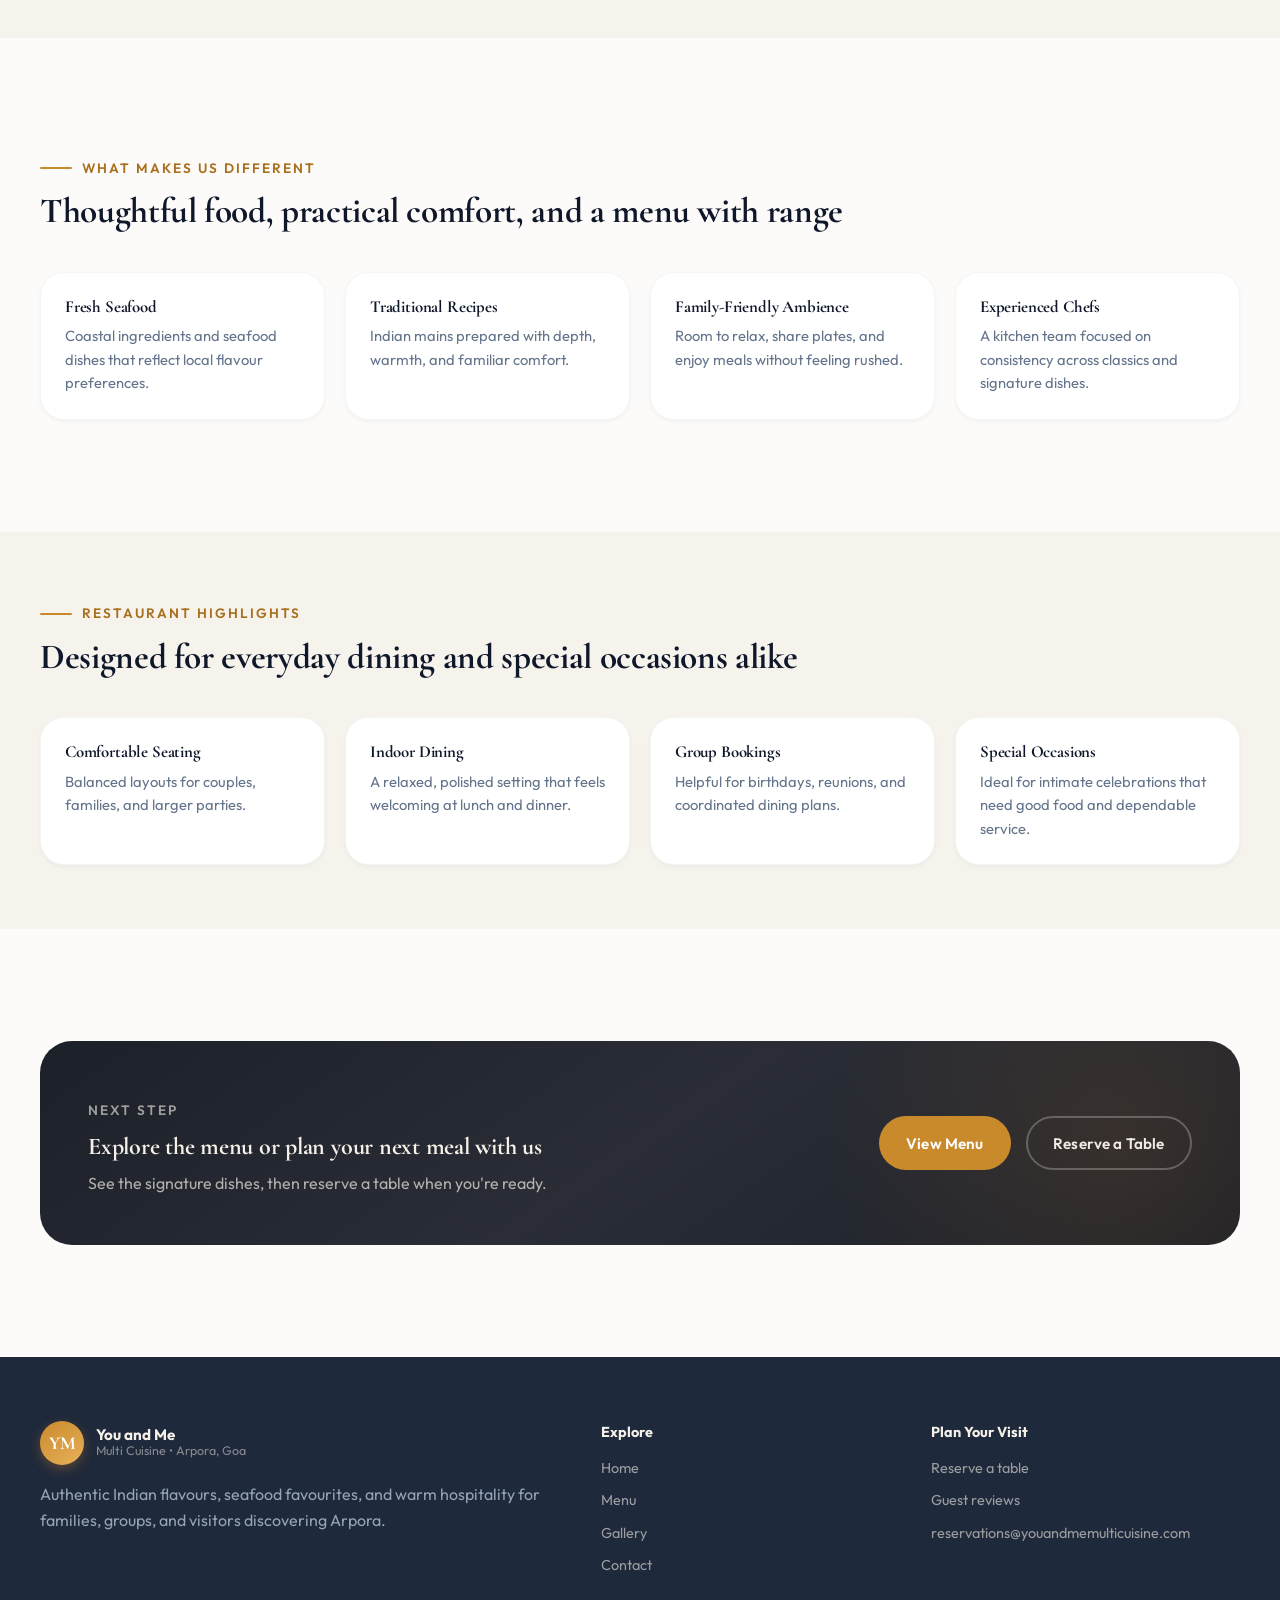
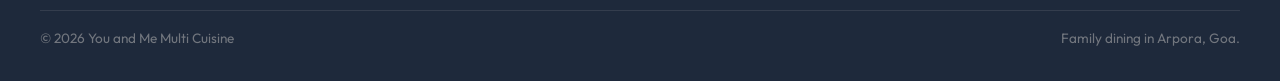
==== commit c0fa121e: "mobile view" ====
--- a/about.html
+++ b/about.html
@@ -12,7 +12,7 @@
     <link rel="preconnect" href="https://fonts.googleapis.com" />
     <link rel="preconnect" href="https://fonts.gstatic.com" crossorigin />
     <link
-      href="https://fonts.googleapis.com/css2?family=Playfair+Display:wght@600;700&family=Poppins:wght@400;500;600;700&display=swap"
+      href="https://fonts.googleapis.com/css2?family=Cormorant+Garamond:wght@600;700&family=Outfit:wght@400;500;600;700&display=swap"
       rel="stylesheet"
     />
     <link rel="stylesheet" href="styles.css" />
--- a/styles.css
+++ b/styles.css
@@ -4,30 +4,30 @@
    =================================================================== */
 
 :root {
-  /* Warm, organic color palette */
-  --color-primary: #b8742d;
-  --color-primary-deep: #8f5a1e;
-  --color-primary-light: #d4a464;
-  --color-secondary: #1c2028;
-  --color-accent: #f5e6d0;
-  --color-background: #faf7f2;
+  /* Premium Refined Light Palette */
+  --color-primary: #c98a2c;
+  --color-primary-deep: #a8701e;
+  --color-primary-light: #e8b15a;
+  --color-secondary: #0f172a;
+  --color-accent: #f8f1e5;
+  --color-background: #fdfbf9;
   --color-surface: #ffffff;
-  --color-surface-warm: #f7f0e6;
-  --color-surface-dark: #1a1611;
-  --color-text: #33302b;
-  --color-text-light: #6b6560;
-  --color-muted: #8a847d;
-  --color-border: rgba(45, 40, 35, 0.1);
-  --color-border-light: rgba(45, 40, 35, 0.06);
-
-  /* Shadows with warmth */
-  --shadow-sm: 0 1px 3px rgba(26, 22, 17, 0.06);
-  --shadow-md: 0 4px 16px rgba(26, 22, 17, 0.08);
-  --shadow-lg: 0 12px 40px rgba(26, 22, 17, 0.12);
-  --shadow-xl: 0 20px 60px rgba(26, 22, 17, 0.16);
-
-  /* Radii — softer, more natural */
-  --radius-sm: 10px;
+  --color-surface-warm: #f6f3ed;
+  --color-surface-dark: #1e293b;
+  --color-text: #334155;
+  --color-text-light: #64748b;
+  --color-muted: #94a3b8;
+  --color-border: rgba(15, 23, 42, 0.08);
+  --color-border-light: rgba(15, 23, 42, 0.04);
+
+  /* Shadows — Softer, more elevated */
+  --shadow-sm: 0 2px 4px rgba(15, 23, 42, 0.04);
+  --shadow-md: 0 8px 24px rgba(15, 23, 42, 0.06);
+  --shadow-lg: 0 16px 40px rgba(15, 23, 42, 0.08);
+  --shadow-xl: 0 24px 64px rgba(15, 23, 42, 0.12);
+
+  /* Radii — slightly more modern/smooth */
+  --radius-sm: 12px;
   --radius-md: 16px;
   --radius-lg: 24px;
   --radius-xl: 32px;
@@ -45,8 +45,8 @@
   --space-4xl: 5.5rem;
   --space-5xl: 7rem;
 
-  --transition: 200ms ease;
-  --transition-slow: 350ms ease;
+  --transition: 250ms cubic-bezier(0.4, 0, 0.2, 1);
+  --transition-slow: 400ms cubic-bezier(0.4, 0, 0.2, 1);
 }
 
 /* ===================== RESET ===================== */
@@ -65,7 +65,7 @@
   min-height: 100dvh;
   background: var(--color-background);
   color: var(--color-text);
-  font-family: "Poppins", sans-serif;
+  font-family: "Outfit", sans-serif;
   font-size: 16px;
   line-height: 1.65;
   -webkit-font-smoothing: antialiased;
@@ -110,7 +110,7 @@
 
 h1, h2, h3, h4, h5, h6 {
   margin: 0;
-  font-family: "Playfair Display", serif;
+  font-family: "Cormorant Garamond", serif;
   line-height: 1.15;
   letter-spacing: -0.01em;
   color: var(--color-secondary);
@@ -209,10 +209,10 @@
   display: inline-block;
   margin: 0 0 0.75rem;
   color: var(--color-primary-deep);
-  font-family: "Poppins", sans-serif;
-  font-size: 0.8rem;
+  font-family: "Outfit", sans-serif;
+  font-size: 0.85rem;
   font-weight: 600;
-  letter-spacing: 0.1em;
+  letter-spacing: 0.15em;
   text-transform: uppercase;
 }
 
@@ -361,9 +361,11 @@
   position: sticky;
   top: 0;
   z-index: 1000;
-  border-bottom: 1px solid var(--color-border-light);
-  background: rgba(250, 247, 242, 0.88);
-  backdrop-filter: blur(20px);
+  border-bottom: 1px solid rgba(255, 255, 255, 0.3);
+  background: rgba(253, 251, 249, 0.75);
+  backdrop-filter: blur(24px);
+  box-shadow: 0 4px 20px rgba(15, 23, 42, 0.03);
+  transition: background-color var(--transition);
 }
 
 .nav-shell {
@@ -371,7 +373,7 @@
   align-items: center;
   justify-content: space-between;
   gap: 1rem;
-  min-height: 72px;
+  min-height: 76px;
 }
 
 .brand {
@@ -393,10 +395,10 @@
   border-radius: 50%;
   background: linear-gradient(145deg, var(--color-primary), var(--color-primary-light));
   color: #fff;
-  font-family: "Playfair Display", serif;
-  font-size: 1.05rem;
+  font-family: "Cormorant Garamond", serif;
+  font-size: 1.15rem;
   font-weight: 700;
-  box-shadow: 0 4px 12px rgba(184, 116, 45, 0.3);
+  box-shadow: 0 4px 16px rgba(201, 138, 44, 0.35);
   transition: transform 0.4s cubic-bezier(0.175, 0.885, 0.32, 1.275);
 }
 
@@ -698,7 +700,7 @@
 
 .page-copy h1,
 .hero-copy h1 {
-  font-family: "Playfair Display", serif;
+  font-family: "Cormorant Garamond", serif;
 }
 
 .page-copy h1 {
@@ -1224,7 +1226,7 @@
 
 .cta-banner h2 {
   color: #f5f0e8;
-  font-family: "Playfair Display", serif;
+  font-family: "Cormorant Garamond", serif;
   margin: 0;
 }
 
@@ -1456,44 +1458,71 @@
 @media (max-width: 960px) {
   .mobile-toggle {
     display: inline-flex;
+    z-index: 2000;
   }
 
   .site-nav {
     position: fixed;
-    top: 72px;
-    right: 1rem;
-    left: 1rem;
-    display: grid;
-    gap: 0.2rem;
-    padding: 0.8rem;
-    border-radius: var(--radius-lg);
-    background: rgba(28, 32, 40, 0.97);
-    box-shadow: var(--shadow-xl);
+    top: 0;
+    right: 0;
+    left: 0;
+    bottom: 0;
+    display: flex;
+    flex-direction: column;
+    align-items: center;
+    justify-content: center;
+    gap: 1.5rem;
+    padding: 2rem;
+    border-radius: 0;
+    background: rgba(15, 23, 42, 0.98);
+    backdrop-filter: blur(20px);
+    box-shadow: none;
     opacity: 0;
     visibility: hidden;
-    transform: translateY(-8px);
+    transform: translateY(10px);
     transition:
-      opacity var(--transition),
-      visibility var(--transition),
-      transform var(--transition);
+      opacity 0.4s cubic-bezier(0.16, 1, 0.3, 1),
+      visibility 0.4s cubic-bezier(0.16, 1, 0.3, 1),
+      transform 0.4s cubic-bezier(0.16, 1, 0.3, 1);
   }
 
   .site-nav a {
-    color: rgba(255, 255, 255, 0.75);
-    padding: 0.7rem 1rem;
+    color: rgba(255, 255, 255, 0.7);
+    padding: 0.5rem;
+    font-size: 1.5rem;
+    font-family: "Cormorant Garamond", serif;
   }
 
   .site-nav a:hover,
   .site-nav a:focus-visible,
   .site-nav a[aria-current="page"] {
-    background: rgba(255, 255, 255, 0.08);
+    background: transparent;
     color: #fff;
+    transform: scale(1.05);
+  }
+
+  .site-nav a::before {
+    display: none;
   }
 
   .site-nav.is-open {
     opacity: 1;
     visibility: visible;
     transform: translateY(0);
+  }
+
+  .mobile-toggle[aria-expanded="true"] span:nth-child(1) {
+    transform: translateY(8px) rotate(45deg);
+    background: #fff;
+  }
+
+  .mobile-toggle[aria-expanded="true"] span:nth-child(2) {
+    opacity: 0;
+  }
+
+  .mobile-toggle[aria-expanded="true"] span:nth-child(3) {
+    transform: translateY(-8px) rotate(-45deg);
+    background: #fff;
   }
 
   .hero-grid,
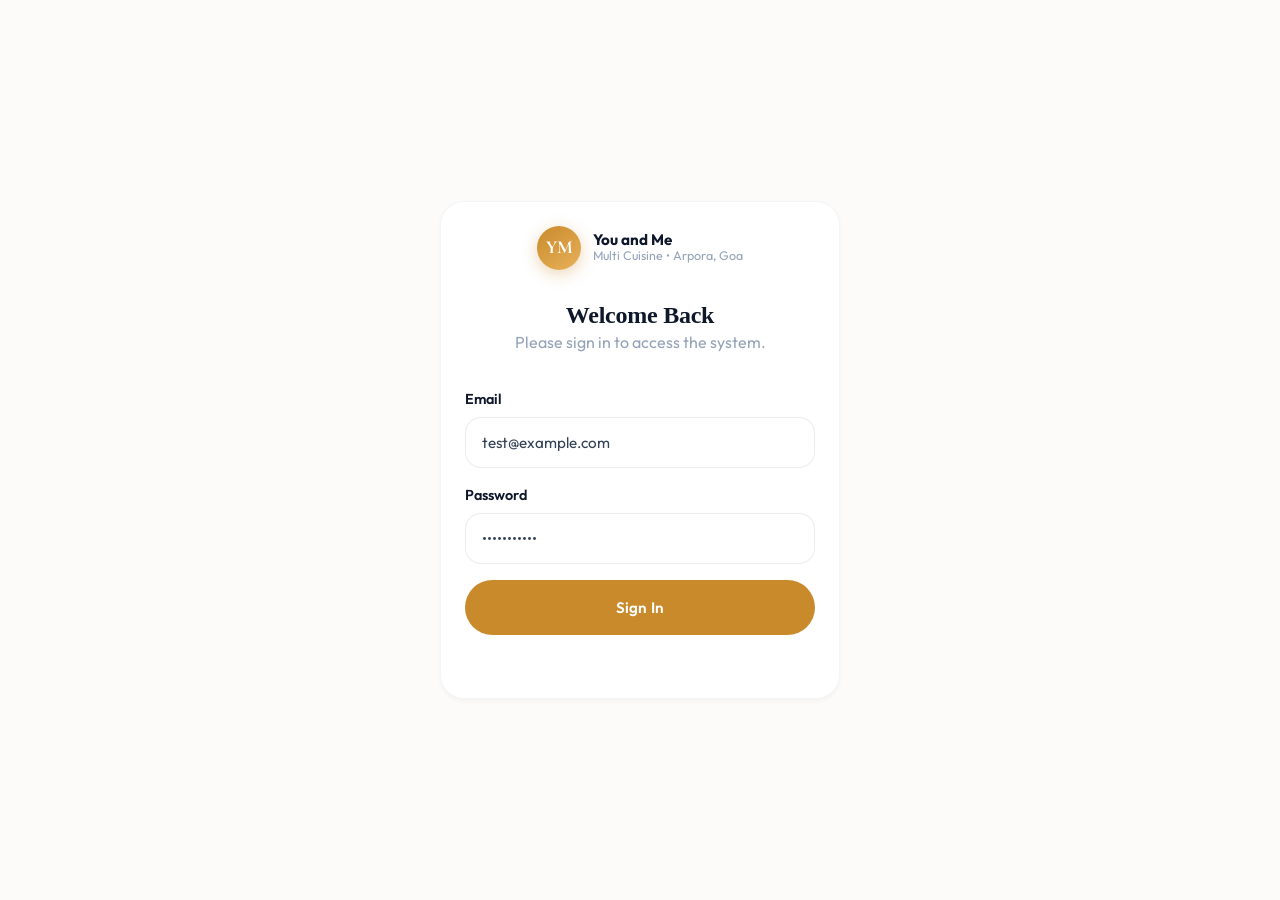
==== commit 6f6422be: "admin panel" ====
--- a/about.html
+++ b/about.html
@@ -49,6 +49,7 @@
           <a href="reservations.html">Reservations</a>
           <a href="reviews.html">Reviews</a>
           <a href="contact.html">Contact</a>
+          <a href="admin.html">Admin</a>
         </nav>
       </div>
     </header>
--- a/styles.css
+++ b/styles.css
@@ -58,6 +58,7 @@
 
 html {
   scroll-behavior: smooth;
+  overflow-x: hidden;
 }
 
 body {
@@ -70,6 +71,7 @@
   line-height: 1.65;
   -webkit-font-smoothing: antialiased;
   transition: opacity 300ms ease, transform 300ms ease;
+  overflow-x: hidden;
 }
 
 body.loading {
@@ -1632,3 +1634,250 @@
     transform: none;
   }
 }
+
+/* ===================== ADMIN PANEL ===================== */
+.admin-dashboard {
+  display: flex;
+  flex-direction: column;
+  gap: 2rem;
+}
+
+.admin-summary-grid {
+  display: grid;
+  grid-template-columns: repeat(3, minmax(0, 1fr));
+  gap: 1.25rem;
+}
+
+.admin-stat-card {
+  padding: 1.5rem;
+  border-radius: var(--radius-lg);
+  background: var(--color-surface);
+  border: 1px solid var(--color-border-light);
+  box-shadow: var(--shadow-sm);
+  display: flex;
+  flex-direction: column;
+  gap: 0.5rem;
+}
+
+.admin-stat-card span {
+  color: var(--color-text-light);
+  font-size: 0.95rem;
+  font-weight: 500;
+  text-transform: uppercase;
+  letter-spacing: 0.05em;
+}
+
+.admin-stat-card strong {
+  font-family: "Playfair Display", serif;
+  font-size: 2.5rem;
+  line-height: 1;
+  color: var(--color-primary-deep);
+}
+
+.admin-control-bar {
+  display: flex;
+  flex-wrap: wrap;
+  align-items: center;
+  justify-content: space-between;
+  gap: 1.5rem;
+  padding: 1rem;
+  border-radius: var(--radius-lg);
+  background: var(--color-surface);
+  border: 1px solid var(--color-border-light);
+  box-shadow: var(--shadow-sm);
+}
+
+.admin-tools {
+  display: flex;
+  flex-wrap: wrap;
+  align-items: center;
+  gap: 1rem;
+  flex: 1;
+  justify-content: flex-end;
+}
+
+.admin-search {
+  flex: 1;
+  min-width: 200px;
+  max-width: 300px;
+}
+
+.admin-search label {
+  display: none;
+}
+
+.admin-action-row {
+  display: flex;
+  gap: 0.5rem;
+}
+
+.database-status {
+  text-align: right;
+  font-size: 0.85rem;
+  color: var(--color-text-light);
+  margin-top: -1rem;
+}
+
+.admin-list {
+  display: flex;
+  flex-direction: column;
+  gap: 1rem;
+}
+
+.admin-empty {
+  padding: 3rem;
+  text-align: center;
+  color: var(--color-muted);
+  background: var(--color-surface-warm);
+  border-radius: var(--radius-lg);
+}
+
+.admin-record {
+  padding: 1.5rem;
+  border-radius: var(--radius-lg);
+  background: var(--color-surface);
+  border: 1px solid var(--color-border-light);
+  box-shadow: var(--shadow-sm);
+  display: flex;
+  flex-direction: column;
+  gap: 1rem;
+}
+
+.admin-record-head {
+  display: flex;
+  justify-content: space-between;
+  align-items: flex-start;
+  gap: 1rem;
+  padding-bottom: 1rem;
+  border-bottom: 1px solid var(--color-border-light);
+}
+
+.admin-record-kicker {
+  font-size: 0.85rem;
+  color: var(--color-primary-deep);
+  text-transform: uppercase;
+  letter-spacing: 0.05em;
+  font-weight: 600;
+  margin-bottom: 0.25rem;
+}
+
+.admin-record-head h3 {
+  font-size: 1.2rem;
+  margin: 0;
+}
+
+.admin-status-select {
+  padding: 0.5rem 2rem 0.5rem 1rem;
+  border-radius: var(--radius-pill);
+  border: 1px solid var(--color-border);
+  background: var(--color-surface-warm);
+  font-size: 0.9rem;
+  font-weight: 600;
+  color: var(--color-secondary);
+  cursor: pointer;
+}
+
+.admin-detail-grid {
+  display: grid;
+  grid-template-columns: repeat(auto-fit, minmax(200px, 1fr));
+  gap: 1rem;
+}
+
+.admin-detail-grid div {
+  display: flex;
+  flex-direction: column;
+  gap: 0.2rem;
+}
+
+.admin-detail-grid span {
+  font-size: 0.85rem;
+  color: var(--color-text-light);
+  text-transform: uppercase;
+  letter-spacing: 0.05em;
+}
+
+.admin-detail-grid strong {
+  font-size: 1rem;
+  color: var(--color-text);
+}
+
+.admin-order-items {
+  padding: 1rem;
+  background: var(--color-surface-warm);
+  border-radius: var(--radius-md);
+  display: flex;
+  flex-direction: column;
+  gap: 0.5rem;
+}
+
+.admin-order-items div {
+  display: flex;
+  justify-content: space-between;
+  font-size: 0.95rem;
+}
+
+.admin-actions {
+  display: flex;
+  justify-content: space-between;
+  align-items: center;
+  padding-top: 1rem;
+  border-top: 1px solid var(--color-border-light);
+}
+
+.admin-record-id {
+  font-size: 0.85rem;
+  color: var(--color-muted);
+  font-family: monospace;
+}
+
+.btn-danger {
+  background: transparent;
+  color: #ef4444;
+  border-color: rgba(239, 68, 68, 0.3);
+}
+
+.btn-danger:hover {
+  background: #fef2f2;
+  border-color: #ef4444;
+}
+
+/* Media Queries for Admin Panel */
+@media (max-width: 960px) {
+  .admin-summary-grid {
+    grid-template-columns: repeat(2, minmax(0, 1fr));
+  }
+}
+
+@media (max-width: 700px) {
+  .admin-summary-grid {
+    grid-template-columns: 1fr;
+  }
+
+  .admin-control-bar {
+    flex-direction: column;
+    align-items: stretch;
+  }
+
+  .admin-tools {
+    flex-direction: column;
+    align-items: stretch;
+  }
+
+  .admin-search {
+    max-width: none;
+  }
+
+  .admin-record-head {
+    flex-direction: column;
+  }
+
+  .admin-actions {
+    flex-direction: column;
+    align-items: flex-start;
+    gap: 1rem;
+  }
+  
+  .admin-actions .btn {
+    width: 100%;
+  }
+}
